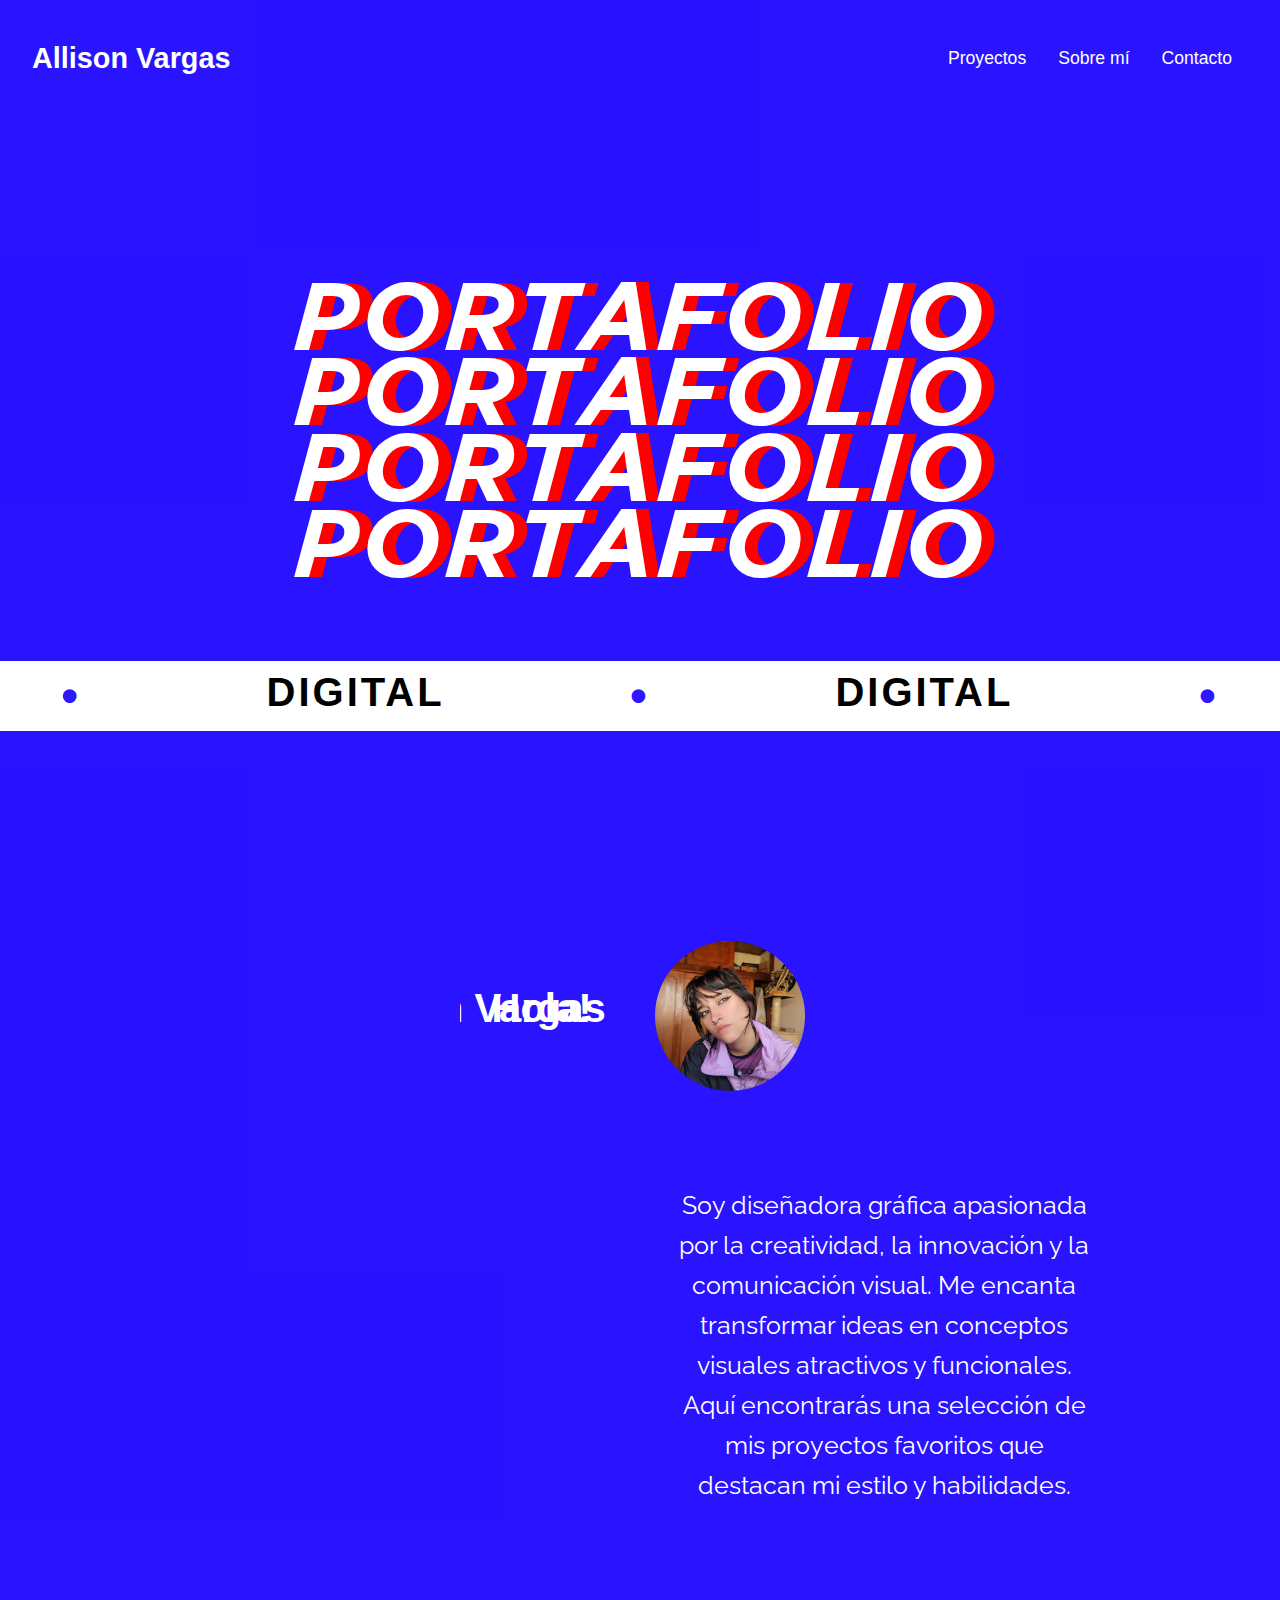
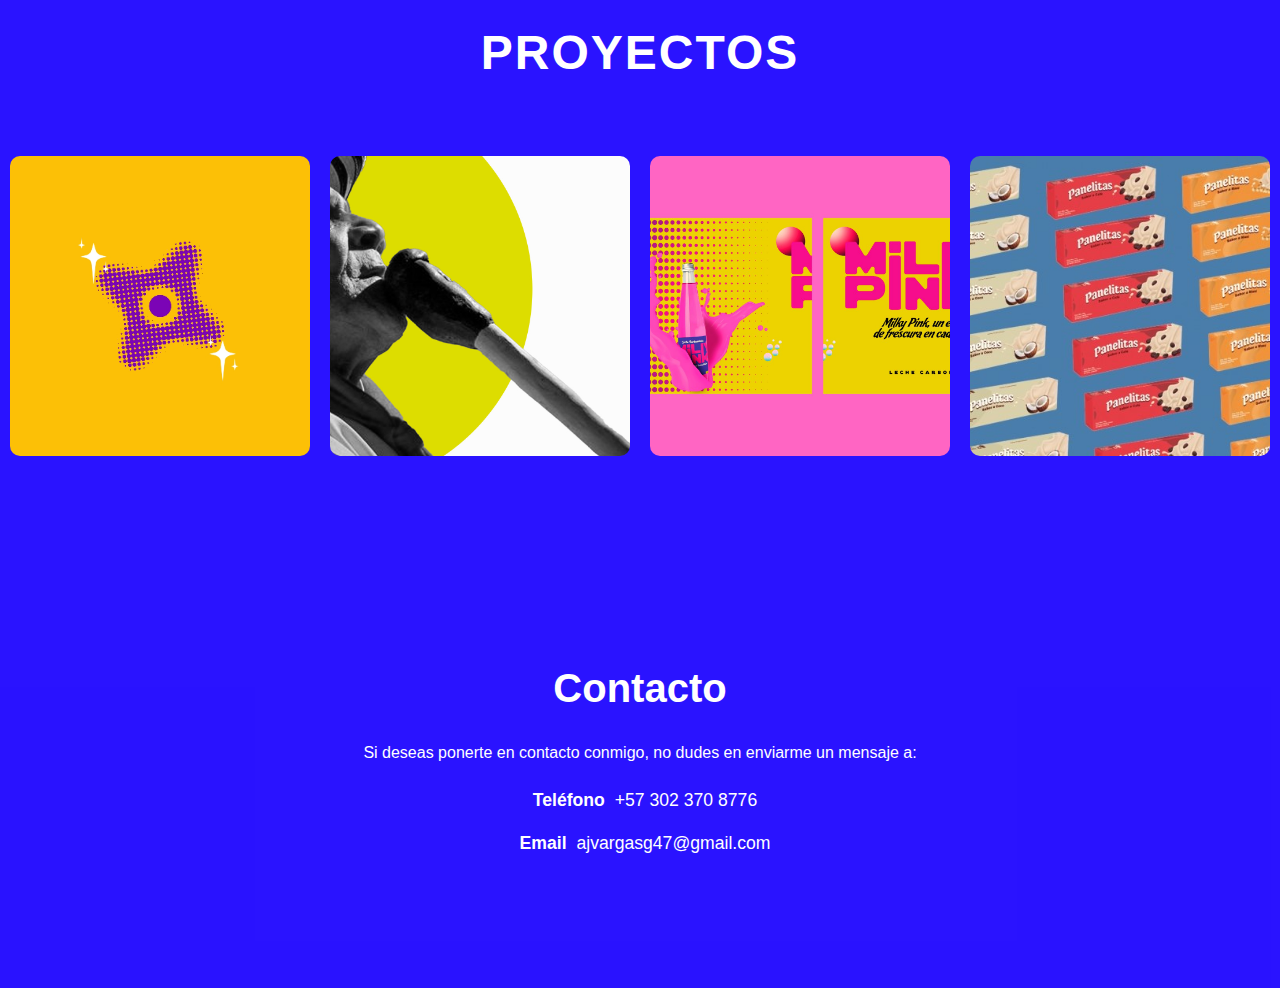
==== index.html @ d23e17c7 "cambiar nombre index" ====
<!DOCTYPE html>
<html lang="es">
<head>
    <meta charset="UTF-8">
    <meta name="viewport" content="width=device-width, initial-scale=1.0">
    <title>Portafolio de Allison Vargas</title>
    <link rel="stylesheet" href="styles.css">
</head>
<body>

<header class="header">
    <nav class="navbar">
        <h1 class="logo"><a href="#">Allison Vargas</a></h1>
        <ul class="nav-links">
            <li><a href="#proyectos">Proyectos</a></li>
            <li><a href="#sobre-mi">Sobre mí</a></li>
            <li><a href="#contacto">Contacto</a></li>
        </ul>
    </nav>

    <div class="title-container">
        <h1 class="main-title">
            <span class="portfolio-word">PORTAFOLIO</span>
            <span class="portfolio-word">PORTAFOLIO</span>
            <span class="portfolio-word">PORTAFOLIO</span>
            <span class="portfolio-word">PORTAFOLIO</span>
    
            <div class="sub-title">
                <div class="scroll-text">
                    <span>Digital</span> 
                    <span class="dot">•</span> 
                    <span>Digital</span> 
                    <span class="dot">•</span> 
                    <span>Digital</span> 
                    <span class="dot">•</span> 
                    <span>Digital</span> 

                </div>
            </div>
            
        </h1>
    </div>
    
    <div class="hero" id="sobre-mi" name="sobre-mi">

        <div class="bio-content" >
            <div class="sal"><h2>Hola! </h2></div> 
            <div class="sal"> <span><h2> soy Allison Vargas</h2></span></div>
        </div>
        <img src="img/derecha.jpeg" alt="Imagen derecha" class="hero-image hero-image-right">
    </div>
    <div class="ult">
        <div class="video-container">
            <iframe 
                width="100%" 
                height="auto" 
                src="https://www.youtube.com/watch?v=CBc4MQgnpGc&ab_channel=SantiagoPardo" 
                title="YouTube video player" 
                frameborder="0" 
                allow="accelerometer; autoplay; clipboard-write; encrypted-media; gyroscope; picture-in-picture" 
                allowfullscreen>
            </iframe>
        </div>
        
        <div class="bio-contenta">
            <p class="bio">
                Soy diseñadora gráfica apasionada por la creatividad, la innovación y la comunicación visual. 
                Me encanta transformar ideas en conceptos visuales atractivos y funcionales. Aquí encontrarás una 
                selección de mis proyectos favoritos que destacan mi estilo y habilidades.
            </p>
        </div>
    </div>
    
    <div id="proyectos" name="proyectos">
        <h2 class="pro">Proyectos</h2>
    </div>
    <div class="projects-container">
        <div class="project-button" style="background-image: url('img/proyecto1.jpg');">
            <a href="proyecto1.html" class="project-link">Flow: Domina el inglés con estilo y dinamismo</a>
        </div>
        <div class="project-button" style="background-image: url('img/proyecto2.jpg');">
            <a href="proyecto2.html" class="project-link">Tradición y modernidad: Rebranding del Festival de Gaitas</a>
        </div>
        <div class="project-button" style="background-image: url('img/proyecto3.jpg');">
            <a href="proyecto3.html" class="project-link">Milky Pink: La dulzura efervescente en una botella</a>
        </div>
        <div class="project-button" style="background-image: url('img/proyecto4.jpg');">
            <a href="proyecto4.html" class="project-link">Panelitas con sabor juvenil: una nueva forma de disfrutar la tradición</a>
        </div>
    </div>
    <div id="contacto">
        <section class="contact">
            <h2>Contacto</h2>
            <p>Si deseas ponerte en contacto conmigo, no dudes en enviarme un mensaje a:</p>
            <ul>
                <li>
                    <i class="fas fa-phone"></i> 
                    <strong>Teléfono</strong> 
                    <a>+57 302 370 8776</a>
                </li>
                <li>
                    <i class="fas fa-envelope"></i> 
                    <strong>Email</strong> 
                    <a>ajvargasg47@gmail.com</a>
                </li>
            </ul>
        </section>
    </div>
    
    
</header>

<script src="script.js"></script>
</body>
</html>
---- styles.css ----
/* RESET GENERAL */

* {
    margin: 0;
    padding: 0;
    box-sizing: border-box;
}

/* Declaración de la fuente GothamBold */
@font-face {
    font-family: 'GothamBold',sans-serif;
    src: url('fonts/GothamBold.ttf') format('opentype');
    font-weight: bold;
    font-style: normal;
}
/* Declaración de la fuente GothamBoldItalic */
@font-face {
    font-family: 'GothamBoldItalic';
    src: url('fonts/GothamBoldItalic.ttf') format('opentype');
    font-weight: bold;
    font-style: normal;
}

/* Declaración de la fuente RalewayRegular */
@font-face {
    font-family: 'RalewayRegular';
    src: url('fonts/RalewayRegular.ttf') format('opentype');
    font-weight: normal;
    font-style: normal;
}

/* Usar GothamBold para los títulos */
h1, h2 {
    font-family: 'GothamBold', sans-serif;
}

/* Usar GothamBoldItalic para los títulos */
.main-title{
    font-family: 'GothamBoldItalic', sans-serif;
}

/* Usar RalewayRegular para el cuerpo del texto */
body, .bio-content, .btn, .ult {
    font-family: 'RalewayRegular', sans-serif;
}


body {
    font-family: 'Arial', sans-serif;
    line-height: 1.6;
    background-color: #f4f4f9;
    color: #000000;
    
    
}

/* HEADER */
.header {
    background-color: #1900ffec; /* Color rosa vibrante */
    color: #fff;
    padding: 1rem 0;
    max-width: 100%;
    
}

.navbar {
    display: flex;
    justify-content: space-between;
    align-items: center;
    padding: 1rem 2rem;
    max-width: 100%;
}

.logo a {
    color: #fff;
    text-decoration: none;
    font-size: 1.8rem;
    font-weight: bold;
}

.nav-links {
    list-style: none;
    display: flex;
}

.nav-links li {
    margin: 0 1rem;
}

.nav-links a {
    color: #fff;
    text-decoration: none;
    font-size: 1.1rem;
    transition: color 0.3s;
}

.nav-links a:hover {
    color: #333;
}

/* TÍTULO PRINCIPAL */
/* Título principal del portafolio */
.title-container {
    text-align: center;
    height: 90vh; 
    padding: 4rem 0; 
    display: flex;
    justify-content: center;
    align-items: center;
    flex-direction: column;
    max-width: 100%;
}
/* Sombra de texto solo para las palabras "PORTAFOLIO" */
.portfolio-word {
    text-shadow: red 13px 0px ; /* Ajusta los valores a tu gusto */
}
.main-title {
    display: flex; 
    flex-direction: column; /* Los elementos hijos se apilan verticalmente */
    align-items: center; 
    line-height: 0.79; 
    font-size: 6rem; /* Ajusta el tamaño del texto según tus necesidades */
    font-weight: bold;
    color: #fff;
    text-transform: uppercase;
    letter-spacing: 3px; 
    max-width: 100%;
}

.main-title span {
    display: block; /* Cada palabra PORTAFOLIO será un "bloque" */
    width: 100%; 
    text-align: center; 
    
}

.sub-title {
    display: block; 
    justify-content: center; 
    align-items: center; 
    background-color: #fff; 
    padding: 1rem 0; 
    border-radius: 10px; 
    margin-top: 5rem; 
    overflow: hidden; 
    width: 200%; 
}

.scroll-text {
    display: flex;
    animation: scroll 15s linear infinite; 
}

.sub-title span {
    font-size: 2.5rem; 
    font-weight: bold; 
    font-family: 'GothamBold', sans-serif; 
    color: #000000; 
    margin: 0 1rem;
}

.sub-title .dot {
    font-size: 3rem; 
    color: #1900ffec; 
    font-weight: bold; 
    margin: 0 1rem;
}

@keyframes scroll {
    0% {
        transform: translateX(-100%);
    }
    100% {
        transform: translateX(100%);
    }
}


.hero {
    display: flex;
    justify-content: center;
    align-items: center;
    padding: 2rem 0;
    text-align: center;
    position: relative; /* Esto mantiene el contenedor de las imágenes relativo */
    
}

.hero-image {
    width: 150px;
    height: 150px;
    border-radius: 50%;
    object-fit: cover;
    margin: 0 1rem;
}

.hero-image-left {
    animation: float 3s ease-in-out infinite;
}

.hero-image-right {
    animation: float 3s ease-in-out infinite alternate;
}

@keyframes float {
    0% { transform: translateY(0px); }
    50% { transform: translateY(-10px); }
    100% { transform: translateY(0px); }
}

.bio-content {
    max-width: 900px;
    padding: 0 2rem;
    overflow:hidden;
    display: block;
}

.bio-content h2 {
    font-size: 2.5rem;
    margin-bottom: 1rem;
    display:flex;
    overflow:hidden;
    white-space:nowrap;
}

.bio-content, .sal {
    display: flex;
}


.sal:first-of-type {
    margin-right: 15px;
    animation: showup 7s infinite;
}

.sal:last-of-type {
    width:0px;
    animation: reveal 7s infinite;
}

.sal:last-of-type span {
    margin-left:-355px;
    animation: slidein 7s infinite;
}

@keyframes showup {
    0% {opacity:0;}
    20% {opacity:1;}
    80% {opacity:1;}
    100% {opacity:0;}
}

@keyframes slidein {
    0% { margin-left:-800px; }
    20% { margin-left:-800px; }
    35% { margin-left:0px; }
    100% { margin-left:0px; }
}

@keyframes reveal {
    0% {opacity:0;width:0px;}
    20% {opacity:1;width:0px;}
    30% {width:355px;}
    80% {opacity:1;}
    100% {opacity:0;width:355px;}
}

/* Contenedor para la bio y el video */
.ult {
    display: flex;
    align-items: center;
    padding: 2rem;
    text-align: center;
    justify-content: space-between;
    gap: 10px;
    margin-left: 120px;
    margin-right: 120px;
}

/* Alineación de bio y video en fila en pantallas grandes */
.video-container {
    flex: 1; /* El video ocupa la mitad del espacio disponible */
    max-width: 50%; /* Máximo 50% de la pantalla */
}

.bio-contenta {
    flex: 1; /* El contenido de bio también ocupa el otro 50% */
    max-width: 50%;
    padding: 20px;
}

/* En pantallas pequeñas, cambia la disposición a columna */
@media (max-width: 768px) {
    .ult {
        flex-direction: column; /* Cambia a columna */
        padding: 0rem; /* Ajusta el padding solo en pantallas pequeñas */
        margin-left: 10px;
        margin-right: 10px;
    }

    .bio-contenta {
        order: 1;
        margin-bottom: 1rem; /* Espacio entre la bio y el video */
    }

    .video-container {
        order: 2;
        margin-top: 1rem; /* Añadir un pequeño margen superior */
    }
    .video-container video {
        width: 100%;
        height: auto;
    }
    
}

.video-container video {
    width: 80%;
    height: auto;
}


/* Alineación de bio en la página */
.bio {
    max-width: 900px; 
    font-size: 25px;
    text-align: center;
    margin: 0 auto; /* Alinea al centro sin márgenes laterales */
    padding: 10px; /* Reducido para más compacidad */
}

@media (max-width: 768px) {
    .bio {
        font-size: 1.1rem;
        margin-left: 10px;
        margin-right: 10px;
        padding: 8px;
    }
}


/* CSS */

.projects-container {
    display: grid;
    grid-template-columns: repeat(4, 1fr);
    gap: 20px; 
    padding: 150px;
    justify-content: center;
    margin-top: 0; /* Eliminamos el margen superior */
    padding-top: 4rem;
}

.project-button {
    position: relative;
    width: 100%;
    min-width: 300px; /* Ajusta este valor según el tamaño que quieras que tengan los botones */
    min-height: 300px; /* Asegúrate de que los botones tengan un tamaño mínimo */
    padding-top: 75%;
    background-size: cover;
    background-position: center;
    border-radius: 10px;
    overflow: hidden;
    transition: transform 0.3s ease-in-out;
    cursor: pointer;
}
@media (max-width: 1024px) {
    .projects-container {
        grid-template-columns: repeat(2, 1fr); /* 2 columnas para pantallas más pequeñas */
    }
}

@media (max-width: 768px) {
    .projects-container {
        grid-template-columns: 1fr; /* 1 columna para pantallas móviles */
    }
}

.project-button:hover {
    transform: scale(1.05);
}

.project-button::before {
    content: '';
    position: absolute;
    top: 0;
    left: 0;
    width: 100%;
    height: 100%;
    background-color: rgba(0, 0, 0, 0.5);
    opacity: 0;
    transition: opacity 0.3s ease-in-out;
}

.project-button:hover::before {
    opacity: 1;
}

.project-link {
    position: absolute;
    top: 50%;
    left: 50%;
    transform: translate(-50%, -50%);
    color: #fff;
    font-family: 'GothamBold', sans-serif;
    font-size: 1.2rem;
    text-decoration: none;
    text-align: center;
    opacity: 0;
    transition: opacity 0.3s ease-in-out;
}

.project-button:hover .project-link {
    opacity: 1;
}

.pro {
    text-align: center;
    margin-top: 3rem; /* Menos espacio superior para que no esté tan alejado de la sección anterior */
    font-family: 'GothamBold', sans-serif; /* Fuente consistente con el resto */
    font-size: 3rem; /* Tamaño adecuado para que se vea destacado pero no excesivo */
    color: #ffffff; /* Color rosa para armonizar con el tema */
    letter-spacing: 2px; /* Espaciado entre letras para un toque elegante */
    text-transform: uppercase; /* Para dar énfasis y hacer que se vea más profesional */
}

/* Sección de contacto */
.contact {
    padding: 50px 20px;
    text-align: center;
    margin-bottom: 50px;
}

.contact h2 {
    font-size: 2.5rem;
    color: #ffffff;
    margin-bottom: 20px;
    font-family: 'Gotham', sans-serif; /* Tipografía deseada */
}

.contact p {
    font-size: 1rem;
    color: #ffffff;
    margin-bottom: 20px;
    font-family: 'Gotham', sans-serif;
}

.contact ul {
    list-style: none;
    padding: 0;
}

.contact li {
    display: flex;
    align-items: center;
    justify-content: center;
    margin-bottom: 15px;
    font-size: 1.1rem;
    color: #ffffff;
    font-family: 'Gotham', sans-serif;
}

.contact li strong {
    margin-right: 10px;
    color: #ffffff;
    font-weight: bold;
}

.contact li i {
    font-size: 1.5rem;
    color: #ffffff; /* Color para el icono */
    margin-right: 10px;
}

.contact li a {
    text-decoration: none;
    color: #ffffff;
    transition: color 0.3s;
}

.contact li a:hover {
    color: #FF6B6B; /* Color de hover */
}
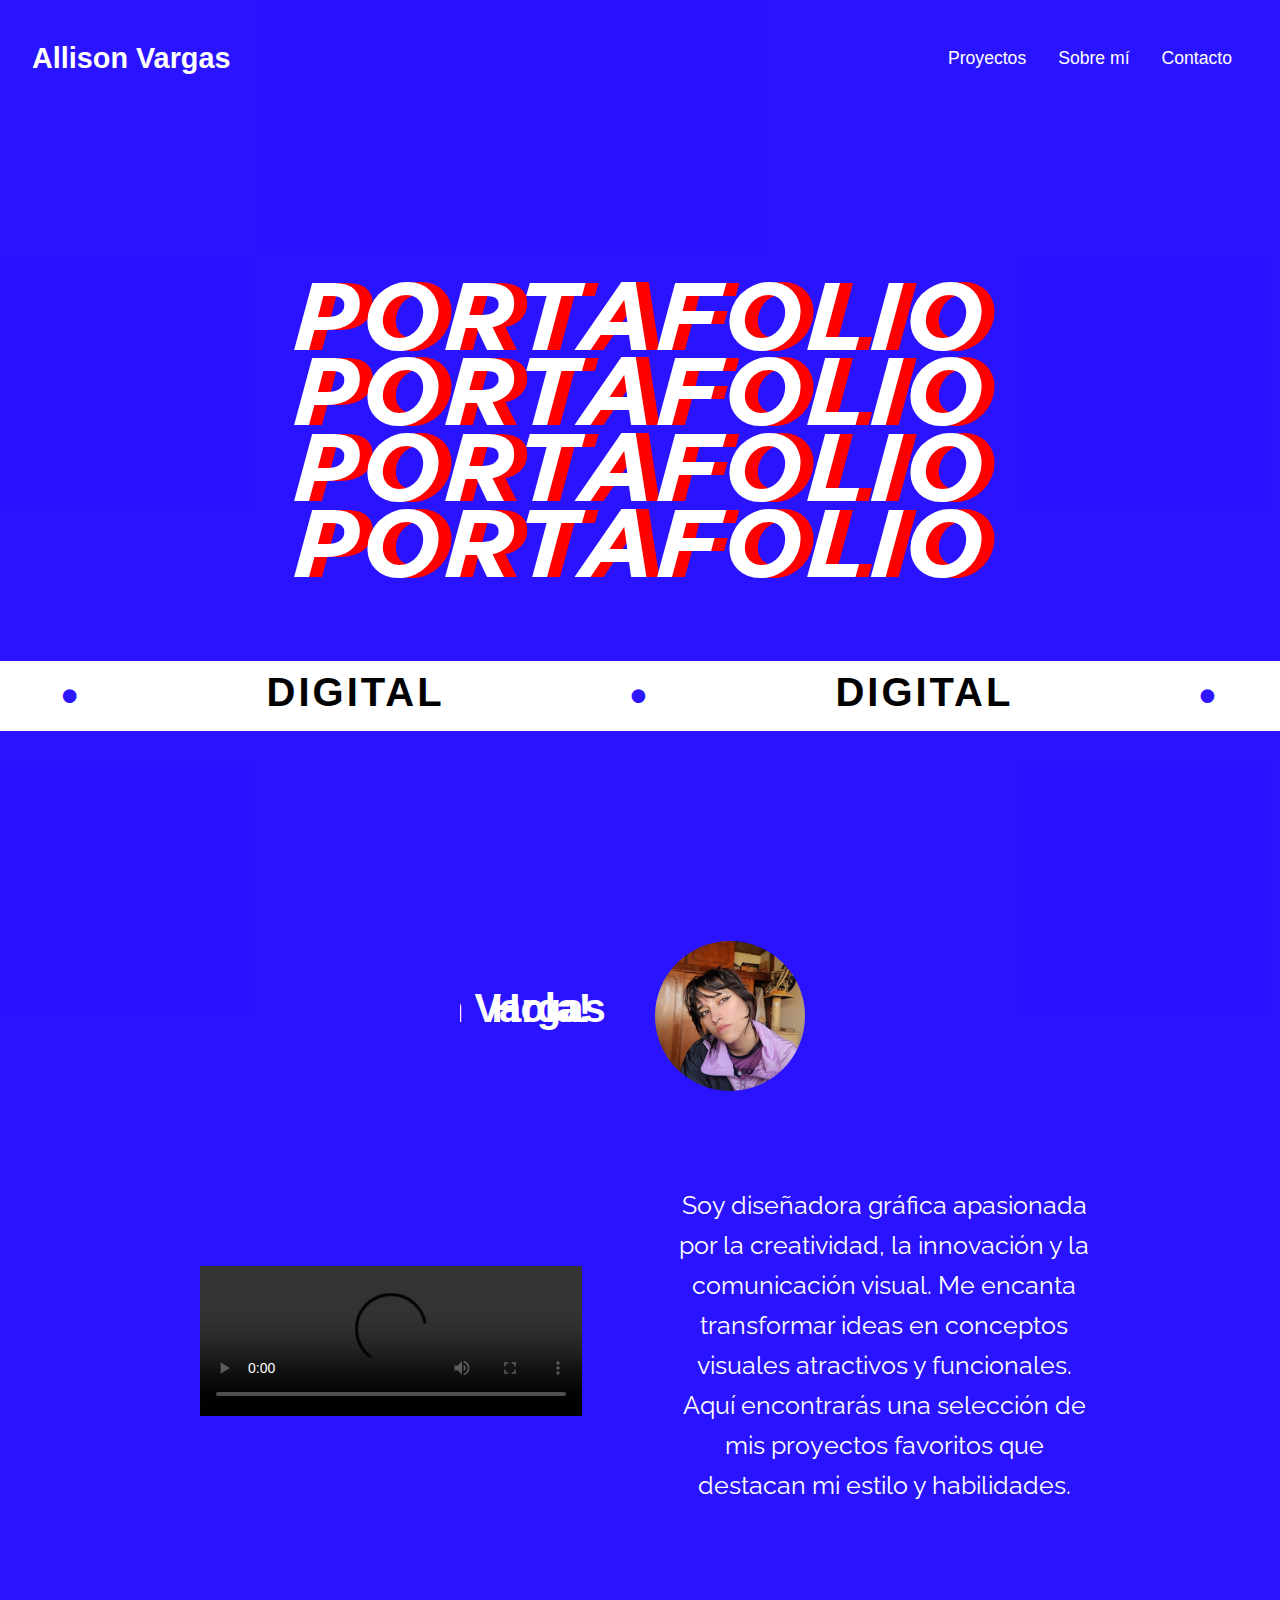
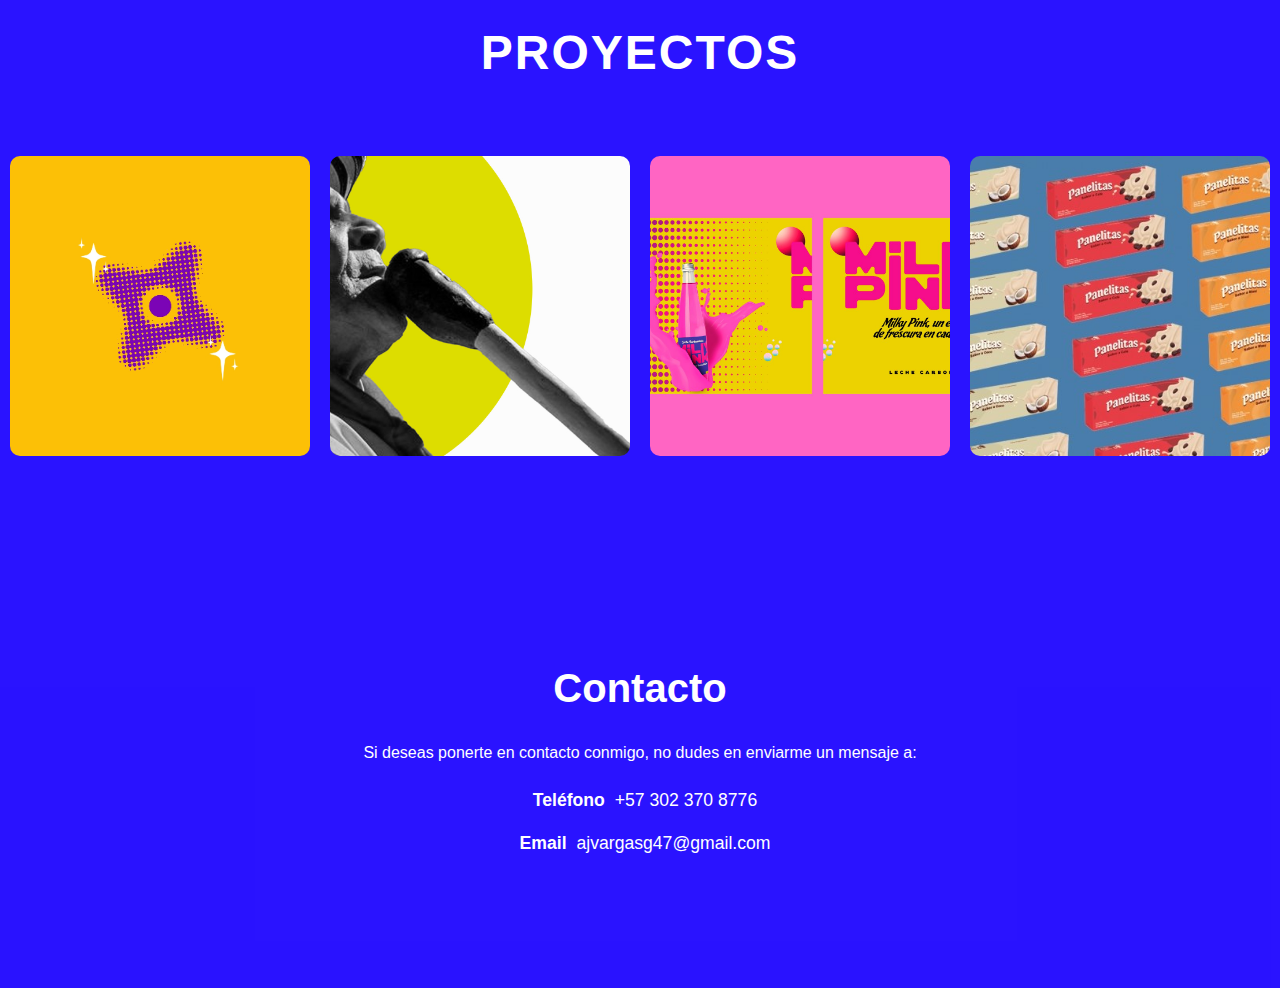
==== commit b18e77d3: "Update index.html" ====
--- a/index.html
+++ b/index.html
@@ -51,15 +51,10 @@
     </div>
     <div class="ult">
         <div class="video-container">
-            <iframe 
-                width="100%" 
-                height="auto" 
-                src="https://www.youtube.com/watch?v=CBc4MQgnpGc&ab_channel=SantiagoPardo" 
-                title="YouTube video player" 
-                frameborder="0" 
-                allow="accelerometer; autoplay; clipboard-write; encrypted-media; gyroscope; picture-in-picture" 
-                allowfullscreen>
-            </iframe>
+            <video width="100%" height="auto" controls>
+                <source src="img/video.mp4" type="video/mp4">
+                Tu navegador no soporta el elemento de video.
+            </video>
         </div>
         
         <div class="bio-contenta">
